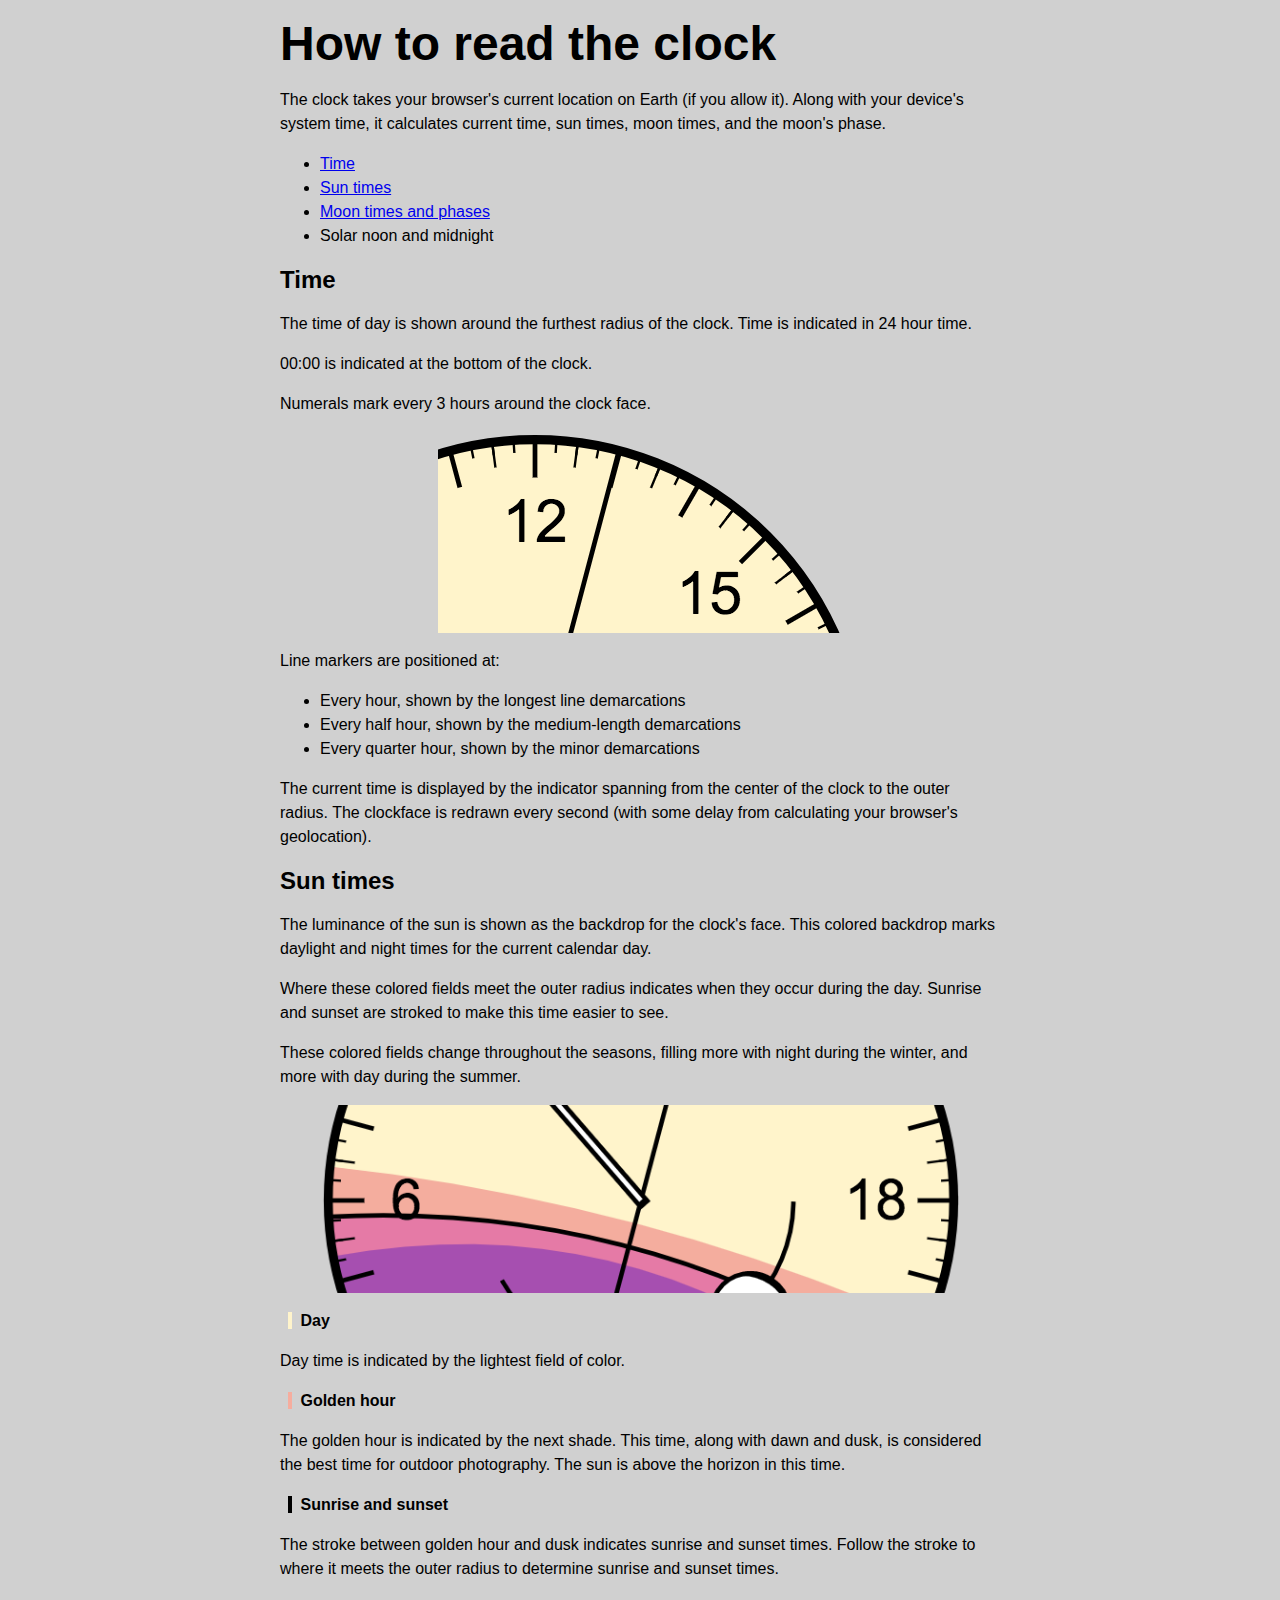
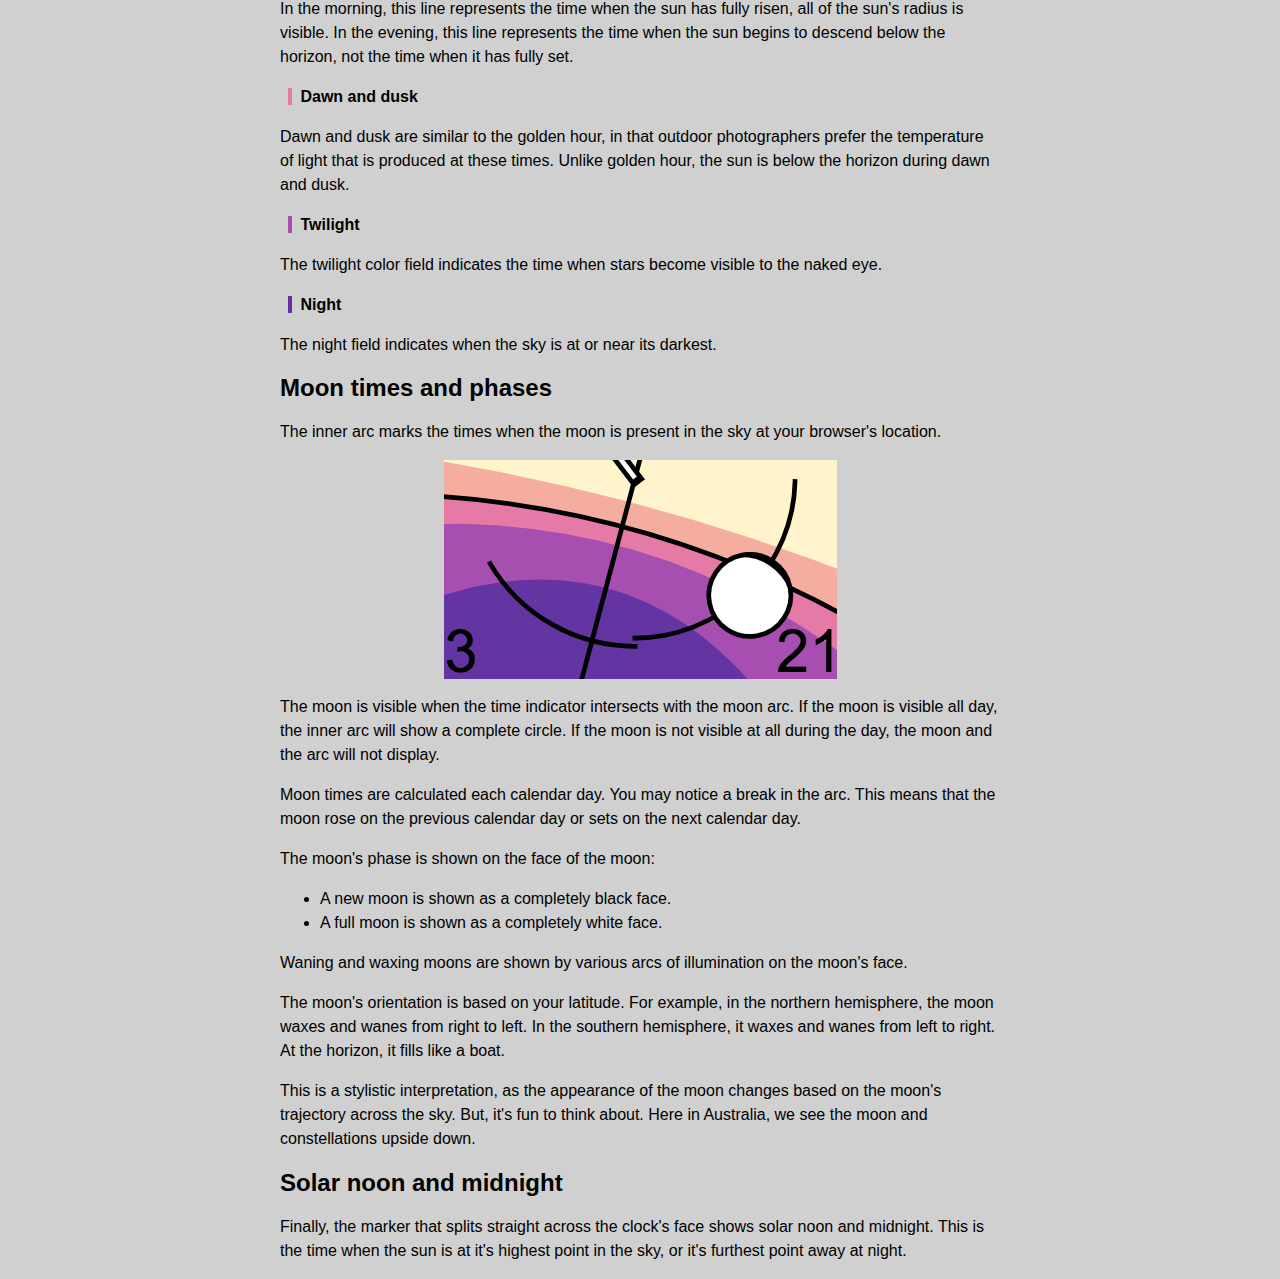
==== how-it-works.html @ da01faba "NEW how to read the clock page" ====
<!DOCTYPE html>
<html lang="en">
<head>
    <meta charset="UTF-8">
    <meta name="viewport" content="width=device-width, initial-scale=1.0">
    <meta http-equiv="X-UA-Compatible" content="ie=edge">
    <title>How to read the clock - Solar clock</title>
    <link rel="stylesheet" href="style.css">
</head>
<body>
	<article>
		<header>
			<h1>How to read the clock</h1>
			<p>The clock takes your browser's current location on Earth (if you allow it). Along with your device's system time, it calculates current time, sun times, moon times, and the moon's phase.</p>
			<nav>
				<ul>
					<li><a href="#time">Time</a></li>
					<li><a href="#sunTime">Sun times</a></li>
					<li><a href="moonTime">Moon times and phases</a></li>
					<li><a href="solarNoon"></a>Solar noon and midnight</li>
				</ul>
			</nav>
		</header>
		<section>
			<h2 id="time">Time</h2>
			<p>The time of day is shown around the furthest radius of the clock. Time is indicated in 24 hour time.</p>
			<p>00:00 is indicated at the bottom of the clock.</p>
			<p>Numerals mark every 3 hours around the clock face.</p>
			<img src="images/time.png" />
			<p>Line markers are positioned at:</p>
				<ul>
					<li>Every hour, shown by the longest line demarcations</li>
					<li>Every half hour, shown by the medium-length demarcations</li>
					<li>Every quarter hour, shown by the minor demarcations</li>
				</ul>
			<p>The current time is displayed by the indicator spanning from the center of the clock to the outer radius. The clockface is redrawn every second (with some delay from calculating your browser's geolocation).</p>
		</section>
		<section>
			<h2 id="sunTime">Sun times</h2>
			<p>The luminance of the sun is shown as the backdrop for the clock's face. This colored backdrop marks daylight and night times for the current calendar day.</p>
			<p>Where these colored fields meet the outer radius indicates when they occur during the day. Sunrise and sunset are stroked to make this time easier to see.</p>
			<p>These colored fields change throughout the seasons, filling more with night during the winter, and more with day during the summer.</p>
			<img src="images/face.png" />
			<h3><span class="squareColor dayColor">&nbsp;</span>Day</h3>
			<p>Day time is indicated by the lightest field of color.</p>
			<h3><span class="squareColor goldenHourColor">&nbsp;</span>Golden hour</h3>
			<p>The golden hour is indicated by the next shade. This time, along with dawn and dusk, is considered the best time for outdoor photography. The sun is above the horizon in this time.</p>
			<h3><span class="squareColor black">&nbsp;</span>Sunrise and sunset</h3>
			<p>The stroke between golden hour and dusk indicates sunrise and sunset times. Follow the stroke to where it meets the outer radius to determine sunrise and sunset times.</p>
			<p>In the morning, this line represents the time when the sun has fully risen, all of the sun's radius is visible. In the evening, this line represents the time when the sun begins to descend below the horizon, not the time when it has fully set.</p>
			<h3><span class="squareColor duskColor">&nbsp;</span>Dawn and dusk</h3>
			<p>Dawn and dusk are similar to the golden hour, in that outdoor photographers prefer the temperature of light that is produced at these times. Unlike golden hour, the sun is below the horizon during dawn and dusk.</p>
			<h3><span class="squareColor twilightColor">&nbsp;</span>Twilight</h3>
			<p>The twilight color field indicates the time when stars become visible to the naked eye.</p>
			<h3><span class="squareColor nightColor">&nbsp;</span>Night</h3>
			<p>The night field indicates when the sky is at or near its darkest.</p>
		</section>
		<section>
			<h2 id="moonTime">Moon times and phases</h2>
			<p>The inner arc marks the times when the moon is present in the sky at your browser's location.</p>
			<img src="images/moon.png" />
			<p>The moon is visible when the time indicator intersects with the moon arc. If the moon is visible all day, the inner arc will show a complete circle. If the moon is not visible at all during the day, the moon and the arc will not display.</p>
			<p>Moon times are calculated each calendar day. You may notice a break in the arc. This means that the moon rose on the previous calendar day or sets on the next calendar day.</p>
			<p>The moon's phase is shown on the face of the moon:</p>
			<ul>
				<li>A new moon is shown as a completely black face.</li>
				<li>A full moon is shown as a completely white face.</li>
			</ul>
			<p>Waning and waxing moons are shown by various arcs of illumination on the moon's face.</p>
			<p>The moon's orientation is based on your latitude. For example, in the northern hemisphere, the moon waxes and wanes from right to left. In the southern hemisphere, it waxes and wanes from left to right. At the horizon, it fills like a boat.</p>
			<p>This is a stylistic interpretation, as the appearance of the moon changes based on the moon's trajectory across the sky. But, it's fun to think about. Here in Australia, we see the moon and constellations upside down.</p>
		</section>
		<section>
			<h2 id="solarNoon">Solar noon and midnight</h2>
			<p>Finally, the marker that splits straight across the clock's face shows solar noon and midnight. This is the time when the sun is at it's highest point in the sky, or it's furthest point away at night.</p>
	</article>
</body>
</html>
---- style.css ----
html {
	background: #d0d0d0;
    font-family: -apple-system,BlinkMacSystemFont,"Segoe UI",Roboto,Oxygen-Sans,Ubuntu,Cantarell,"Helvetica Neue",sans-serif; }

body {
	margin:0;
	padding:0;
    line-height: 1.5em; }

.outer {
    display: table;
    position: absolute;
    height: 100%;
    width: 100%; }

.middle {
    display: table-cell;
    vertical-align: middle; }

.inner {
    margin-left: auto;
    margin-right: auto; }

article {
    max-width: 45em;
    margin: 0 auto; }

h1 { font-size: 3em; }
h2 { font-size: 1.5em; }
h3 { font-size: 1em; }

.squareColor {
  width: 1em;
  height: 1em;
  margin: 0 .5em; }

.dayColor { background: rgba(255,244,203,1); }
.goldenHourColor { background: rgba(246,173,158,1); }
.black { background: rgba(0,0,0,1); }
.duskColor { background: rgba(229,122,166,1); }
.twilightColor { background: rgba(166,79,176,1); }
.nightColor { background: rgba(99,49,162,1); }

img {
    max-width: 100%;
    display: block;
    margin: 0 auto;
}
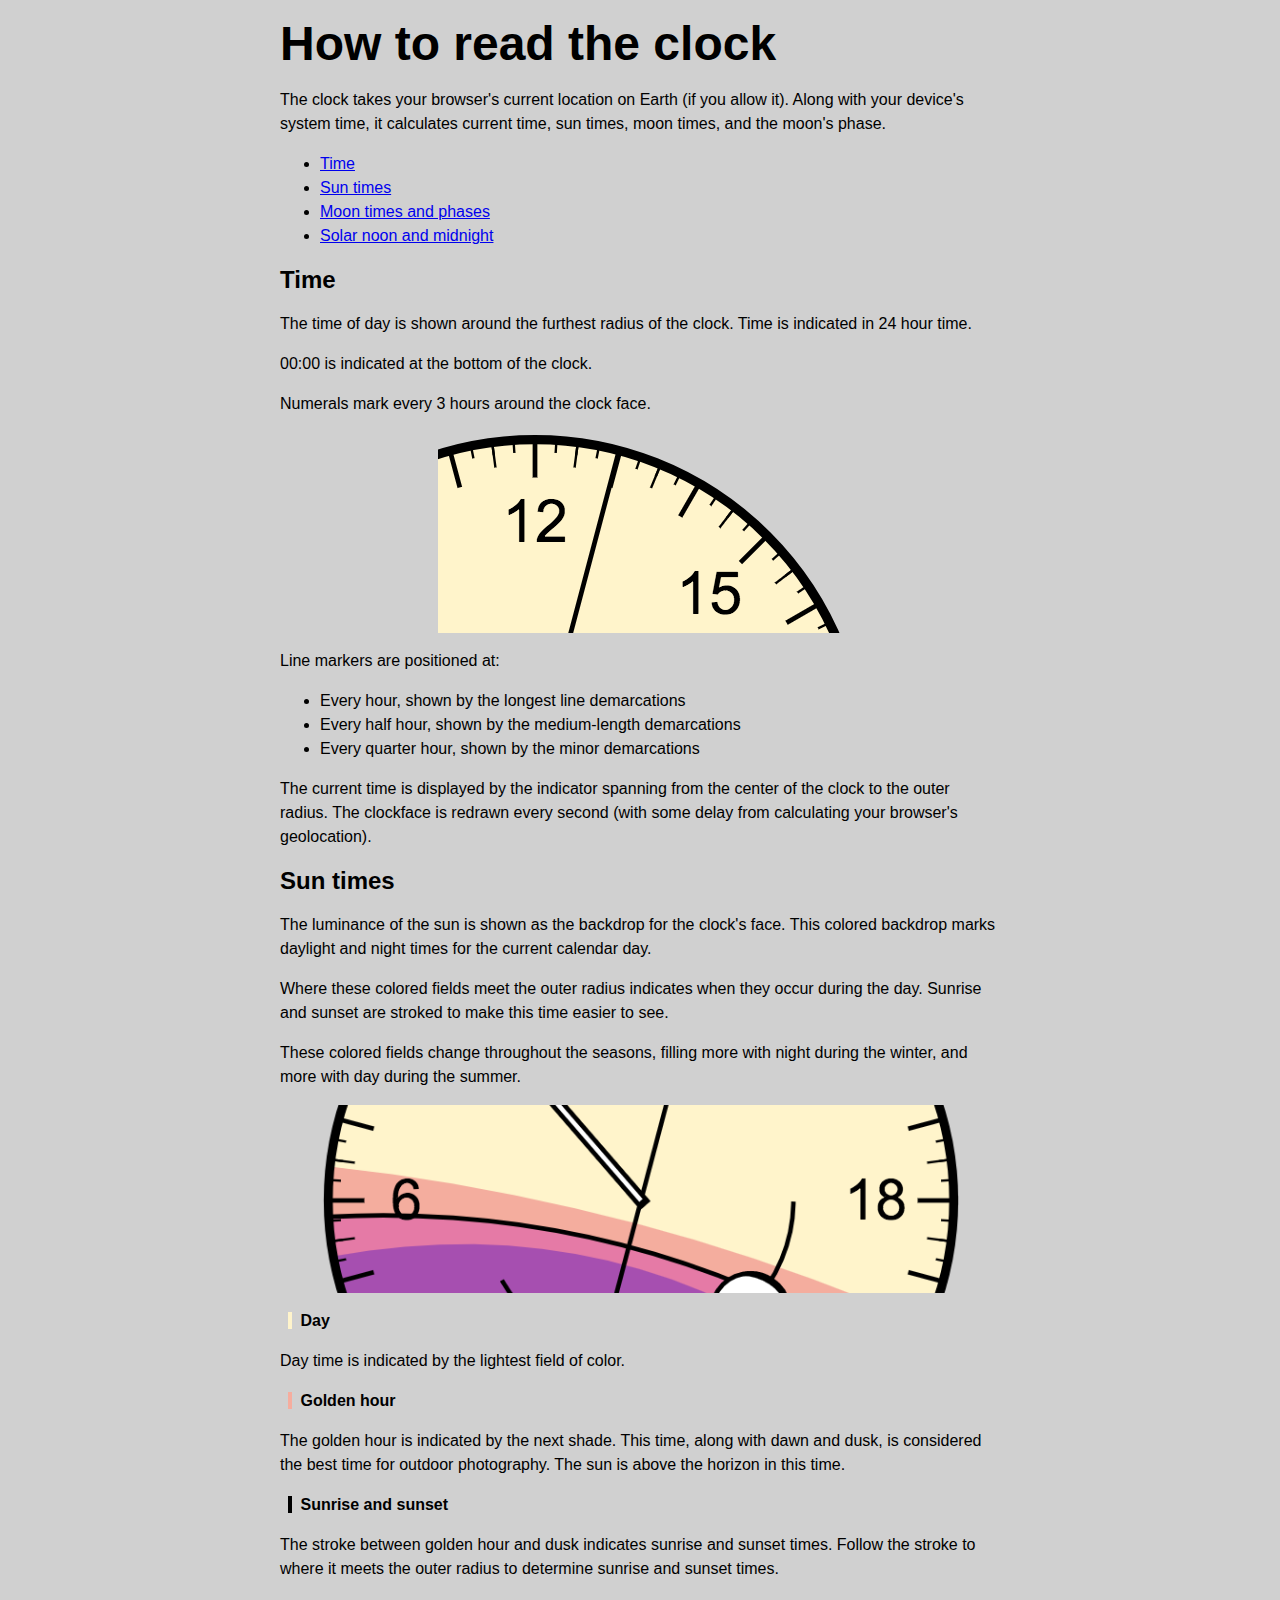
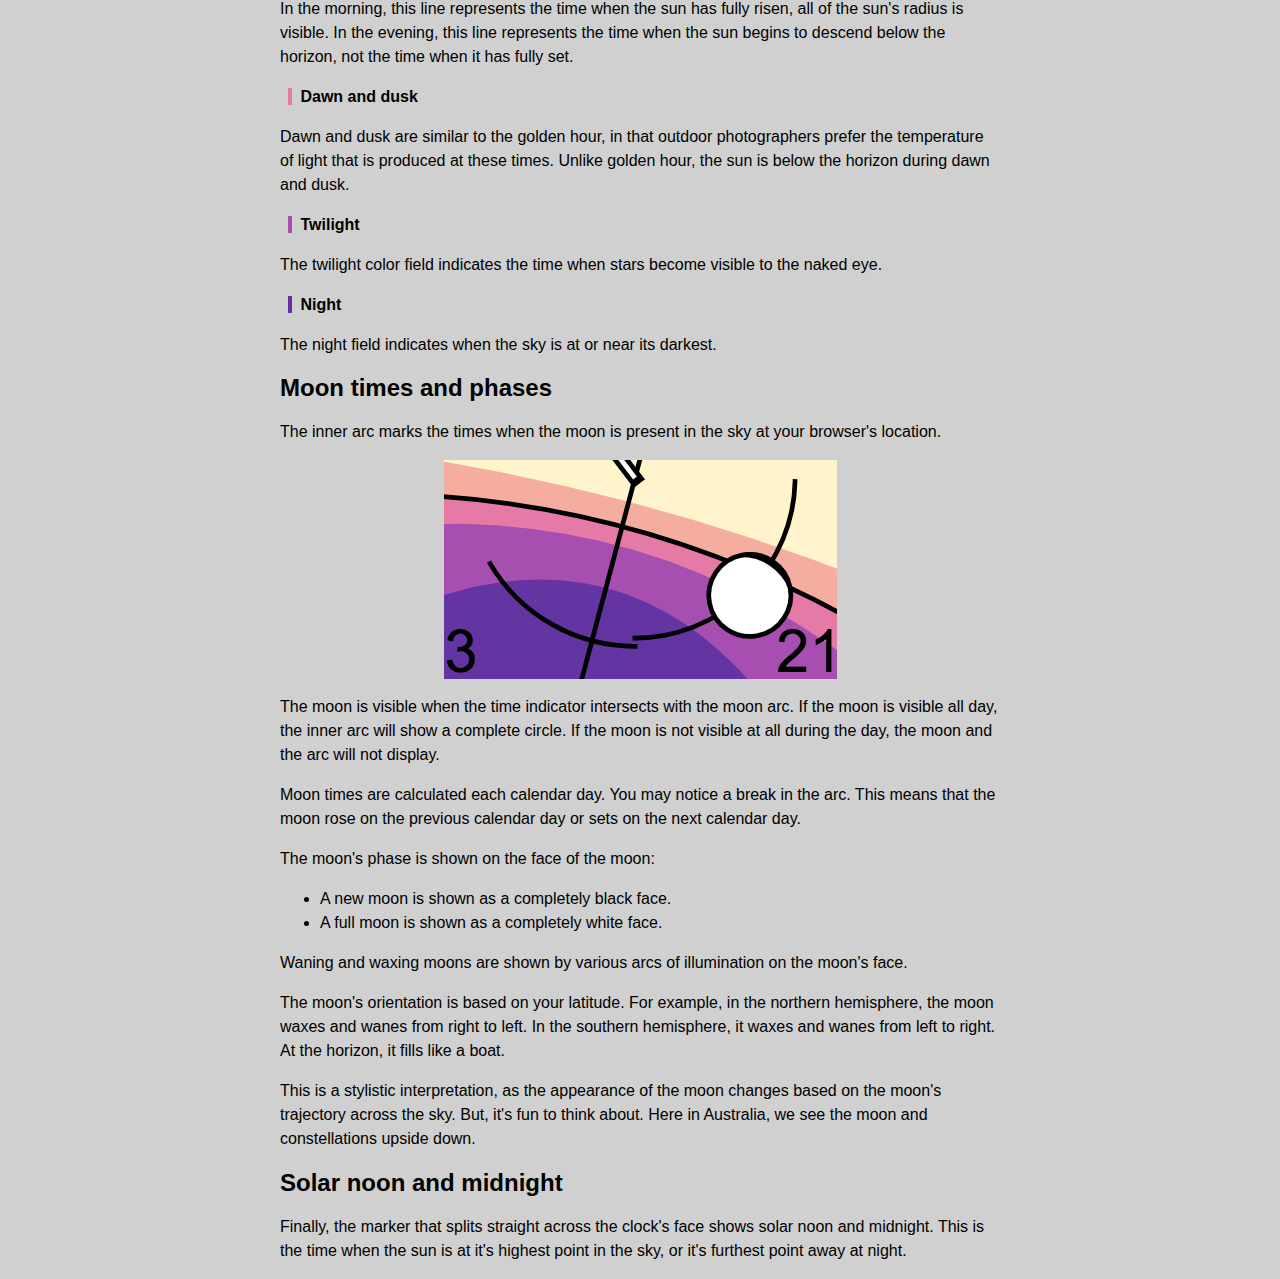
==== commit 21d9d1f7: "fixed broken links" ====
--- a/how-it-works.html
+++ b/how-it-works.html
@@ -16,8 +16,8 @@
 				<ul>
 					<li><a href="#time">Time</a></li>
 					<li><a href="#sunTime">Sun times</a></li>
-					<li><a href="moonTime">Moon times and phases</a></li>
-					<li><a href="solarNoon"></a>Solar noon and midnight</li>
+					<li><a href="#moonTime">Moon times and phases</a></li>
+					<li><a href="#solarNoon">Solar noon and midnight</a></li>
 				</ul>
 			</nav>
 		</header>
